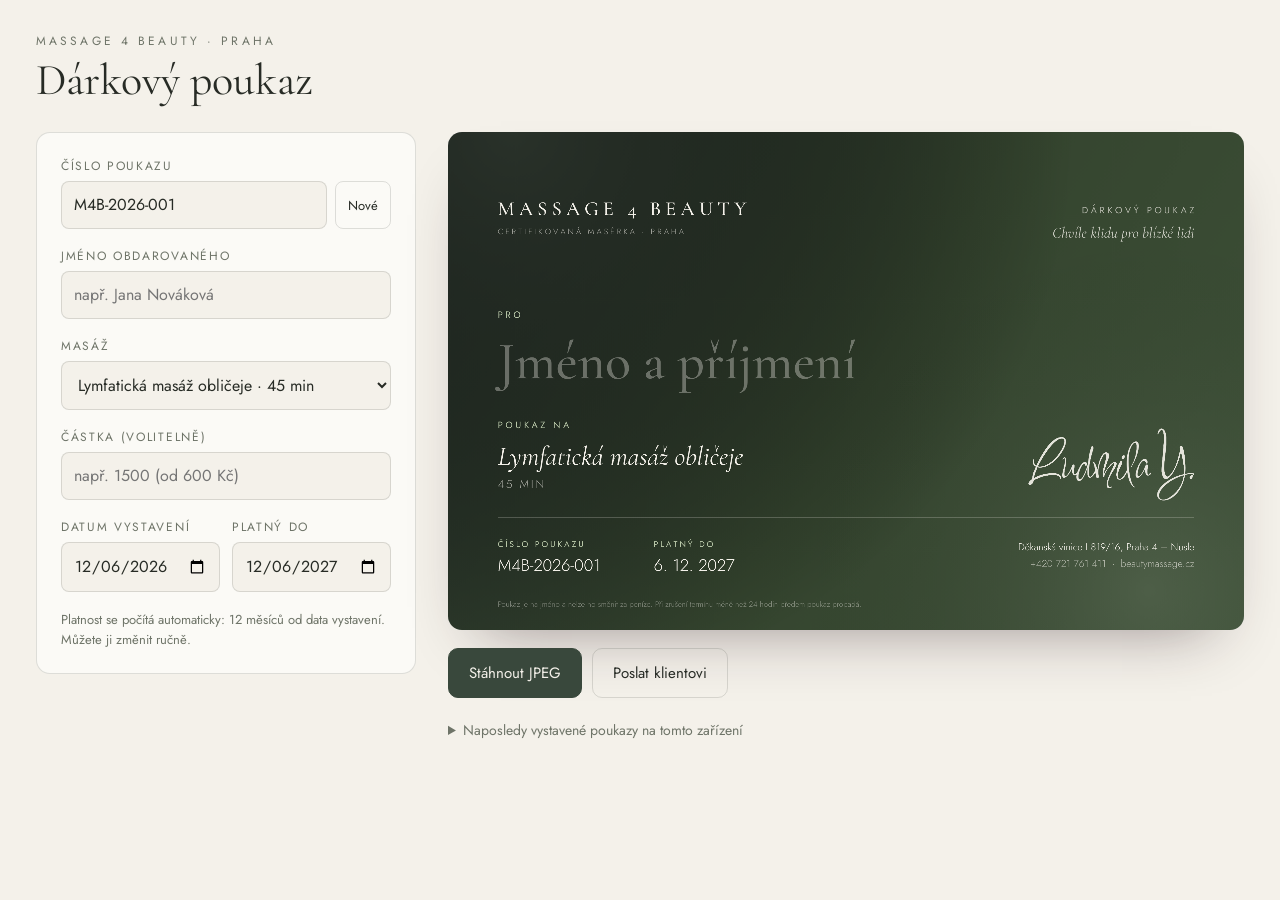
==== massage-4-beauty/index.html @ e6f64a44 "Add gift voucher generator for Massage 4 Beauty (Prague) Czech-language page with the studio's massa" ====
<!doctype html>
<html lang="cs">
<head>
<meta charset="utf-8">
<meta name="viewport" content="width=device-width, initial-scale=1">
<meta name="robots" content="noindex, nofollow">
<title>Dárkový poukaz - Massage 4 Beauty</title>
<link rel="icon" href="../favicon.ico">
<link rel="stylesheet" href="../assets/voucher.css">
<style>
  /* ---------- Fonts (self-hosted, latin + latin-ext for Czech) ---------- */
  @font-face { font-family: "M4B Cormorant"; font-weight: 400; font-style: normal; src: url(../assets/fonts/cormorant-garamond-400-latin.woff2) format("woff2"); unicode-range: U+0000-00FF, U+2000-206F, U+20AC; }
  @font-face { font-family: "M4B Cormorant"; font-weight: 400; font-style: normal; src: url(../assets/fonts/cormorant-garamond-400-latin-ext.woff2) format("woff2"); unicode-range: U+0100-02AF; }
  @font-face { font-family: "M4B Cormorant"; font-weight: 500; font-style: normal; src: url(../assets/fonts/cormorant-garamond-500-latin.woff2) format("woff2"); unicode-range: U+0000-00FF, U+2000-206F, U+20AC; }
  @font-face { font-family: "M4B Cormorant"; font-weight: 500; font-style: normal; src: url(../assets/fonts/cormorant-garamond-500-latin-ext.woff2) format("woff2"); unicode-range: U+0100-02AF; }
  @font-face { font-family: "M4B Cormorant"; font-weight: 600; font-style: normal; src: url(../assets/fonts/cormorant-garamond-600-latin.woff2) format("woff2"); unicode-range: U+0000-00FF, U+2000-206F, U+20AC; }
  @font-face { font-family: "M4B Cormorant"; font-weight: 600; font-style: normal; src: url(../assets/fonts/cormorant-garamond-600-latin-ext.woff2) format("woff2"); unicode-range: U+0100-02AF; }
  @font-face { font-family: "M4B Cormorant"; font-weight: 400; font-style: italic; src: url(../assets/fonts/cormorant-garamond-400-italic-latin.woff2) format("woff2"); unicode-range: U+0000-00FF, U+2000-206F, U+20AC; }
  @font-face { font-family: "M4B Cormorant"; font-weight: 400; font-style: italic; src: url(../assets/fonts/cormorant-garamond-400-italic-latin-ext.woff2) format("woff2"); unicode-range: U+0100-02AF; }
  @font-face { font-family: "M4B Jost"; font-weight: 300; src: url(../assets/fonts/jost-300-latin.woff2) format("woff2"); unicode-range: U+0000-00FF, U+2000-206F, U+20AC; }
  @font-face { font-family: "M4B Jost"; font-weight: 300; src: url(../assets/fonts/jost-300-latin-ext.woff2) format("woff2"); unicode-range: U+0100-02AF; }
  @font-face { font-family: "M4B Jost"; font-weight: 400; src: url(../assets/fonts/jost-400-latin.woff2) format("woff2"); unicode-range: U+0000-00FF, U+2000-206F, U+20AC; }
  @font-face { font-family: "M4B Jost"; font-weight: 400; src: url(../assets/fonts/jost-400-latin-ext.woff2) format("woff2"); unicode-range: U+0100-02AF; }
  :root {
    --bg: #F4F1EA; --panel: #FBFAF6; --ink: #272B25; --muted: #6E7468; --line: rgba(39, 43, 37, .14);
    --accent: #39483C; --accent-ink: #F4F1EA;
    --display: "M4B Cormorant", Georgia, serif; --body: "M4B Jost", system-ui, sans-serif;
  }
</style>
</head>
<body>
<div class="wrap">
  <header class="top">
    <div>
      <div class="eyebrow">Massage 4 Beauty · Praha</div>
      <h1>Dárkový poukaz</h1>
    </div>
  </header>

  <div class="layout">
    <form id="form" autocomplete="off" onsubmit="return false">
      <div class="field">
        <label for="number">Číslo poukazu</label>
        <div class="num-row">
          <input id="number" required>
          <button type="button" class="ghost" id="nextNumber" title="Další volné číslo">Nové</button>
        </div>
      </div>
      <div class="field">
        <label for="name">Jméno obdarovaného</label>
        <input id="name" placeholder="např. Jana Nováková" required>
      </div>
      <div class="field">
        <label for="itemSelect" id="itemLabel">Masáž</label>
        <select id="itemSelect"></select>
        <input id="item" placeholder="Napište název masáže" hidden>
      </div>
      <div class="field">
        <label for="amount">Částka (volitelně)</label>
        <input id="amount" inputmode="numeric" placeholder="např. 1500 (od 600 Kč)">
      </div>
      <div class="row2">
        <div class="field">
          <label for="issued">Datum vystavení</label>
          <input id="issued" type="date">
        </div>
        <div class="field">
          <label for="valid">Platný do</label>
          <input id="valid" type="date">
        </div>
      </div>
      <p class="hint" id="validHint"></p>
    </form>

    <section class="preview" aria-label="Náhled poukazu">
      <div class="canvas-frame"><canvas id="voucher" width="2400" height="1500"></canvas></div>

      <div class="actions">
        <button class="btn" type="button" id="download">Stáhnout JPEG</button>
        <button class="btn secondary" type="button" id="share">Poslat klientovi</button>
      </div>

      <div class="send-box" id="sendBox" hidden>
        <h2>Poslat poukaz</h2>
        <p class="hint">Na tomto zařízení nejde soubor přiložit automaticky. Poukaz se stáhl a zkopíroval do schránky - otevřete zprávu níže a vložte obrázek (Ctrl+V), nebo přiložte stažený soubor.</p>
        <div class="field">
          <label for="email">E-mail klienta (volitelně)</label>
          <input id="email" type="email" placeholder="klient@example.com">
        </div>
        <div class="actions" style="margin-top:0">
          <button class="btn" type="button" id="mailBtn">Otevřít e-mail</button>
          <button class="btn secondary" type="button" id="waBtn">Otevřít WhatsApp</button>
          <button class="btn secondary" type="button" id="copyText">Kopírovat text zprávy</button>
        </div>
      </div>

      <details class="history">
        <summary>Naposledy vystavené poukazy na tomto zařízení</summary>
        <table><thead><tr><th>Č.</th><th>Jméno</th><th>Masáž</th><th>Platný do</th></tr></thead><tbody id="historyBody"></tbody></table>
      </details>
    </section>
  </div>
</div>
<div class="toast" id="toast" role="status" aria-live="polite"></div>

<script src="../assets/voucher.js"></script>
<script>
// "1500 Kč" -> "1 500 Kč" (Czech thousands separator, non-breaking)
const czk = (s) => s.replace(/\s/g, "").replace(/(\d)(?=(\d{3})+(?!\d))/g, "$1 ").replace(/Kč$/i, " Kč");

Voucher.start({
  key: "m4b",
  prefix: "M4B",
  validityMonths: 12,
  currency: "Kč",
  itemLabel: "Masáž",
  formatDate: (iso) => { const [y, m, d] = iso.split("-"); return `${Number(d)}. ${Number(m)}. ${y}`; },
  fontSample: "ČčĎďĚěŇňŘřŠšŤťŮůŽžÝýÁáÍíÉéÚú Aa",
  ui: {
    noItem: "- bez masáže (jen částka) -",
    customItem: "Jiná masáž (napište)…",
    validHint: (m) => `Platnost se počítá automaticky: ${m} měsíců od data vystavení. Můžete ji změnit ručně.`,
    needNumber: "Vyplňte číslo poukazu.",
    needName: "Vyplňte jméno obdarovaného.",
    downloaded: "Poukaz stažen jako JPEG.",
    shared: "Poukaz odeslán.",
    shareFailed: "Sdílení se nepodařilo - zkuste poukaz stáhnout.",
    textCopied: "Text zprávy zkopírován.",
    copyFailed: "Kopírování se nepodařilo.",
    historyEmpty: "Zatím nic - poukazy se zde objeví po stažení nebo odeslání.",
    filePrefix: "poukaz",
    noNumber: "bez-cisla"
  },
  items: {
    "Obličej": [
      "Lymfatická masáž obličeje · 45 min",
      "Rituál pro obličej - krk, dekolt, obličej a hlava · 60 min",
      "Myofasciální masáž obličeje · 45 min",
      "Liftingová masáž · 45 min",
      "Masáž krku, dekoltu a rukou · 60 min",
      "Vakuová (baňková) masáž obličeje · 45 min",
      "Masáž Gua Sha · 45 min",
      "Bukální masáž · 30 min",
      "Masáž hlavy · 30 min"
    ],
    "Tělo": [
      "Sportovní masáž · 60 min",
      "Masáž bambusovými metličkami · 60 min",
      "Lymfodrenážní masáž · 60 min",
      "Anticelulitidová masáž · 45 min",
      "Medová masáž · 60 min",
      "Klasická masáž · 60 min",
      "Aroma masáž · 60 min",
      "Vakuová (baňková) masáž těla · 45 min",
      "Masáž zad · 30 min",
      "Reflexní masáž chodidel · 30 min"
    ]
  },
  fileSlug: "massage-4-beauty",
  site: "beautymassage.cz",
  phone: "+420 721 761 411",
  address: "Děkanská vinice I 819/16, Praha 4 – Nusle",
  owner: "Ludmila Yemelianova",
  message: (v) =>
    `Dobrý den,\n\nv příloze posílám dárkový poukaz Massage 4 Beauty č. ${v.number} na jméno ${v.name}` +
    (v.item ? ` - ${v.item.replace(" · ", ", ")}` : "") +
    (v.amount ? ` v hodnotě ${czk(v.amount)}` : "") +
    `.\nPoukaz platí do ${v.validText}. Termín si můžete domluvit na čísle +420 721 761 411 nebo přes beautymassage.cz.\n\nDěkuji a přeji krásný den,\nLudmila Yemelianova\nMassage 4 Beauty`,
  subject: (v) => `Dárkový poukaz Massage 4 Beauty č. ${v.number}`,
  fonts: [
    '400 40px "M4B Cormorant"', '500 40px "M4B Cormorant"', 'italic 400 40px "M4B Cormorant"',
    '300 40px "M4B Jost"', '400 40px "M4B Jost"'
  ],

  // Ludmila's signature (the site logo), recoloured to the card's ivory
  async prepare({ assets, loadImage }) {
    const sig = await loadImage("../assets/brands/massage-4-beauty-signature.png");
    const off = document.createElement("canvas"); off.width = sig.width; off.height = sig.height;
    const o = off.getContext("2d");
    o.drawImage(sig, 0, 0); o.globalCompositeOperation = "source-in";
    o.fillStyle = "#F4F1EA"; o.fillRect(0, 0, off.width, off.height);
    assets.signature = off;
  },

  /* Deep sage-green card, matches the site's .voucher-card */
  draw(v, { ctx, W, H, spaced, fit, wrapFit, diagonalGradient, assets }) {
    const b = this;
    const IVORY = "#F4F1EA", soft = "rgba(244,241,234,0.62)", SAGE = "#B8C7A8";
    const SERIF = (s, w = 500, st = "") => `${st} ${w} ${s}px "M4B Cormorant", Georgia, serif`;
    const SANS = (s, w = 400) => `${w} ${s}px "M4B Jost", system-ui, sans-serif`;
    const P = 150;

    // background: linear 122deg + dark glow top-left + soft sheen bottom-right, as on the site
    ctx.fillStyle = diagonalGradient(122, [[0, "#26302A"], [0.52, "#35452F"], [1, "#3E5138"]]);
    ctx.fillRect(0, 0, W, H);
    const glow = (x, y, r, c0) => {
      const g = ctx.createRadialGradient(x, y, 0, x, y, r);
      g.addColorStop(0, c0); g.addColorStop(1, "rgba(0,0,0,0)");
      ctx.fillStyle = g; ctx.fillRect(0, 0, W, H);
    };
    glow(W * 0.08, 0, 1700, "rgba(42,50,42,0.9)");
    glow(W * 0.88, H * 0.92, 1100, "rgba(233,238,227,0.10)");

    // header
    ctx.textBaseline = "alphabetic"; ctx.fillStyle = IVORY;
    ctx.font = SERIF(60, 500); spaced("MASSAGE 4 BEAUTY", P, 250, 60 * 0.22);
    ctx.fillStyle = soft; ctx.font = SANS(24, 300);
    spaced("CERTIFIKOVANÁ MASÉRKA · PRAHA", P, 308, 24 * 0.28);
    ctx.font = SANS(28, 400);
    spaced("DÁRKOVÝ POUKAZ", W - P, 245, 28 * 0.28, "right");
    ctx.textAlign = "right"; ctx.fillStyle = "rgba(244,241,234,0.78)"; ctx.font = SERIF(46, 400, "italic");
    ctx.fillText("Chvíle klidu pro blízké lidi", W - P, 318);
    ctx.textAlign = "left";

    // recipient
    ctx.fillStyle = SAGE; ctx.font = SANS(28, 400);
    spaced("PRO", P, 560, 28 * 0.28);
    const name = v.name || "Jméno a příjmení";
    ctx.fillStyle = v.name ? IVORY : "rgba(244,241,234,0.35)";
    const ns = fit(name, (s) => SERIF(s, 500), 160, 76, W - 2 * P);
    ctx.font = SERIF(ns, 500); ctx.fillText(name, P, 560 + 30 + ns * 0.95);

    // massage (name in italic serif, duration in Jost - canvas can't give Cormorant lining figures),
    // or the amount alone when there is no massage
    const y = 560 + 30 + ns * 0.95 + 150;
    const itemMaxW = W - 2 * P - 600;   // keep clear of the signature
    if (v.item) {
      const [title, dur] = v.item.split(" · ");
      ctx.fillStyle = SAGE; ctx.font = SANS(28, 400);
      spaced("POUKAZ NA", P, y, 28 * 0.28);
      const w = wrapFit(title, (s) => SERIF(s, 400, "italic"), 80, 46, itemMaxW, 2);
      ctx.fillStyle = IVORY; ctx.font = SERIF(w.size, 400, "italic");
      w.lines.forEach((l, i) => ctx.fillText(l, P, y + 30 + w.size * 1.0 + i * w.size * 1.15));
      if (dur) {
        ctx.fillStyle = soft; ctx.font = SANS(34, 300);
        spaced(dur.toUpperCase(), P, y + 30 + w.size * 1.0 + (w.lines.length - 1) * w.size * 1.15 + 70, 34 * 0.18);
      }
    } else if (v.amount) {
      ctx.fillStyle = SAGE; ctx.font = SANS(28, 400);
      spaced("HODNOTA POUKAZU", P, y, 28 * 0.28);
      ctx.fillStyle = IVORY; ctx.font = SANS(84, 300);
      ctx.fillText(czk(v.amount), P, y + 30 + 84);
    }

    // signature, as if the voucher were signed
    const ry = 1160;
    if (assets.signature) {
      const sw = 500, sh = sw * assets.signature.height / assets.signature.width;
      ctx.save(); ctx.globalAlpha = 0.92;
      ctx.drawImage(assets.signature, W - P - sw, ry - 50 - sh, sw, sh); ctx.restore();
    }

    // footer rule + details
    ctx.fillStyle = "rgba(244,241,234,0.22)"; ctx.fillRect(P, ry, W - 2 * P, 2);
    const cols = [["ČÍSLO POUKAZU", v.number || "-"], ["PLATNÝ DO", v.validText || "-"]];
    // with both a massage and an amount, the amount gets its own footer column
    if (v.item && v.amount) cols.push(["HODNOTA", czk(v.amount)]);
    cols.forEach(([label, val], i) => {
      const cx = P + i * 470;
      ctx.fillStyle = SAGE; ctx.font = SANS(25, 400); spaced(label, cx, ry + 90, 25 * 0.24);
      ctx.fillStyle = IVORY; ctx.font = SANS(50, 300); ctx.fillText(val, cx, ry + 162);
    });

    ctx.textAlign = "right"; ctx.font = SANS(30, 300);
    ctx.fillStyle = IVORY; ctx.fillText(b.address, W - P, ry + 100);
    ctx.fillStyle = soft; ctx.fillText(`${b.phone}  ·  ${b.site}`, W - P, ry + 150);
    ctx.textAlign = "left";

    ctx.fillStyle = "rgba(244,241,234,0.45)"; ctx.font = SANS(23, 300);
    ctx.fillText("Poukaz je na jméno a nelze ho směnit za peníze. Při zrušení termínu méně než 24 hodin předem poukaz propadá.", P, H - 70);
  }
});

// the client's featured service is preselected
(() => {
  const s = document.getElementById("itemSelect");
  s.value = "Lymfatická masáž obličeje · 45 min";
  s.dispatchEvent(new Event("change"));
})();
</script>
</body>
</html>
---- assets/voucher.css ----
/* Shared UI for the voucher generator. Each studio page sets the theme tokens (--bg, --accent, --display, ...) on :root. */
* { box-sizing: border-box; }
[hidden] { display: none !important; }
html, body { margin: 0; }
body {
  background: var(--bg); color: var(--ink); font-family: var(--body);
  font-size: 16px; line-height: 1.5; min-height: 100vh;
}
.wrap { max-width: 1240px; margin: 0 auto; padding: 32px 16px 64px; }
header.top { display: flex; flex-wrap: wrap; align-items: end; justify-content: space-between; gap: 16px 24px; margin-bottom: 28px; }
.eyebrow { font-size: 12px; letter-spacing: .26em; text-transform: uppercase; color: var(--muted); }
h1 { font-family: var(--display); font-weight: 400; font-size: clamp(30px, 4vw, 44px); line-height: 1.1; margin: 6px 0 0; }

.layout { display: grid; grid-template-columns: minmax(0, 380px) minmax(0, 1fr); gap: 32px; align-items: start; }
@media (max-width: 900px) { .layout { grid-template-columns: 1fr; } .preview { position: static; } }

form { background: var(--panel); border: 1px solid var(--line); border-radius: 14px; padding: 24px; display: grid; gap: 18px; }
.field { display: grid; gap: 6px; }
.row2 { display: grid; grid-template-columns: 1fr 1fr; gap: 12px; }
label { font-size: 12px; letter-spacing: .14em; text-transform: uppercase; color: var(--muted); }
input, select {
  font: inherit; font-size: 16px; color: var(--ink); background: var(--bg);
  border: 1px solid var(--line); border-radius: 8px; padding: 11px 12px; width: 100%; min-width: 0;
}
input:focus, select:focus { outline: 2px solid var(--accent); outline-offset: 1px; }
.hint { font-size: 13px; color: var(--muted); margin: 0; }
.num-row { display: flex; gap: 8px; }
.num-row input { flex: 1; }
.ghost { font: inherit; font-size: 13px; background: transparent; border: 1px solid var(--line); color: var(--ink); border-radius: 8px; padding: 0 12px; cursor: pointer; white-space: nowrap; }

.preview { position: sticky; top: 16px; }
.canvas-frame { border-radius: 14px; overflow: hidden; box-shadow: 0 30px 60px -32px rgba(42, 23, 31, .45); background: #ddd; }
canvas { display: block; width: 100%; height: auto; }

.actions { display: flex; flex-wrap: wrap; gap: 10px; margin-top: 18px; }
.btn {
  font: inherit; font-size: 15px; border-radius: 10px; padding: 13px 20px; cursor: pointer;
  border: 1px solid var(--accent); background: var(--accent); color: var(--accent-ink);
  display: inline-flex; align-items: center; gap: 8px;
}
.btn.secondary { background: transparent; color: var(--ink); border-color: var(--line); }
.btn:disabled { opacity: .5; cursor: progress; }
.send-box { margin-top: 22px; background: var(--panel); border: 1px solid var(--line); border-radius: 14px; padding: 20px 24px; display: grid; gap: 14px; }
.send-box h2 { font-family: var(--display); font-weight: 400; font-size: 24px; margin: 0; }
.toast { position: fixed; left: 50%; bottom: 24px; transform: translateX(-50%) translateY(20px); background: var(--ink); color: var(--bg); padding: 12px 18px; border-radius: 10px; font-size: 14px; opacity: 0; pointer-events: none; transition: .25s ease; max-width: calc(100% - 32px); }
.toast.show { opacity: 1; transform: translateX(-50%) translateY(0); }

.history { margin-top: 22px; }
.history summary { cursor: pointer; font-size: 14px; color: var(--muted); }
.history table { width: 100%; border-collapse: collapse; font-size: 14px; margin-top: 10px; }
.history td, .history th { text-align: left; padding: 7px 8px; border-bottom: 1px solid var(--line); }
.history th { font-weight: 400; font-size: 12px; letter-spacing: .1em; text-transform: uppercase; color: var(--muted); }
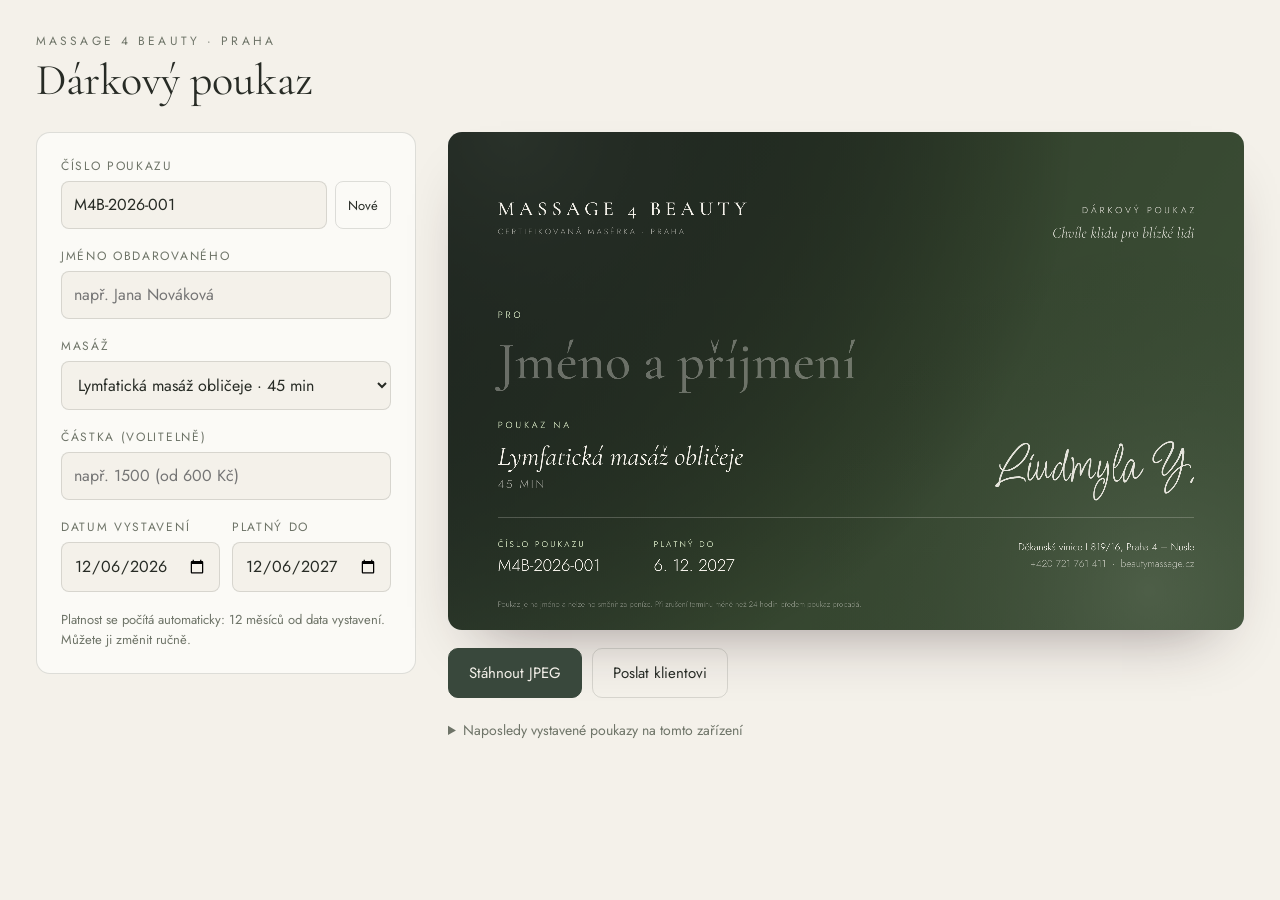
==== commit eccd9b1c: "Massage 4 Beauty: use the new vector signature Co-Authored-By: Claude Opus 5.5 <noreply@anthropic.co" ====
--- a/massage-4-beauty/index.html
+++ b/massage-4-beauty/index.html
@@ -172,14 +172,11 @@
     '300 40px "M4B Jost"', '400 40px "M4B Jost"'
   ],
 
-  // Ludmila's signature (the site logo), recoloured to the card's ivory
+  // Liudmyla's signature (vector), recoloured to the card's ivory
   async prepare({ assets, loadImage }) {
-    const sig = await loadImage("../assets/brands/massage-4-beauty-signature.png");
-    const off = document.createElement("canvas"); off.width = sig.width; off.height = sig.height;
-    const o = off.getContext("2d");
-    o.drawImage(sig, 0, 0); o.globalCompositeOperation = "source-in";
-    o.fillStyle = "#F4F1EA"; o.fillRect(0, 0, off.width, off.height);
-    assets.signature = off;
+    const svg = await (await fetch("../assets/brands/massage-4-beauty-signature.svg")).text();
+    const ivory = svg.replace(/fill="#[0-9A-Fa-f]{6}"/g, 'fill="#F4F1EA"');
+    assets.signature = await loadImage("data:image/svg+xml;charset=utf-8," + encodeURIComponent(ivory));
   },
 
   /* Deep sage-green card, matches the site's .voucher-card */
@@ -245,7 +242,7 @@
     // signature, as if the voucher were signed
     const ry = 1160;
     if (assets.signature) {
-      const sw = 500, sh = sw * assets.signature.height / assets.signature.width;
+      const sw = 600, sh = sw * assets.signature.height / assets.signature.width;
       ctx.save(); ctx.globalAlpha = 0.92;
       ctx.drawImage(assets.signature, W - P - sw, ry - 50 - sh, sw, sh); ctx.restore();
     }
